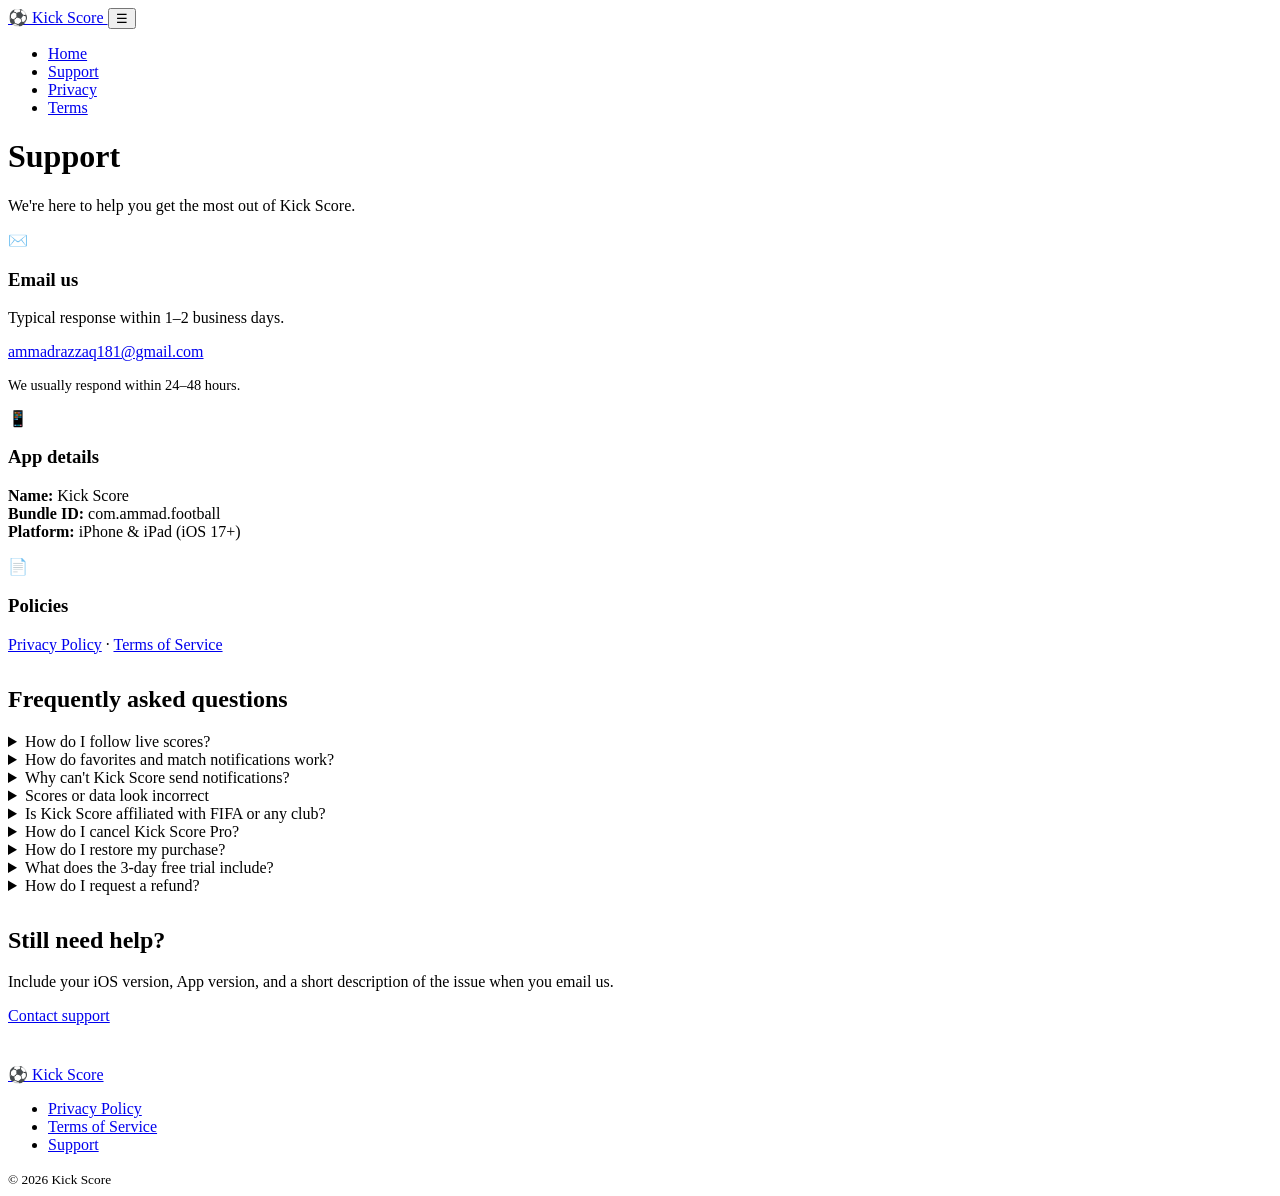
==== support.html @ 5bfb0de9 "Create support.html" ====
<!DOCTYPE html>
<html lang="en">
<head>
  <meta charset="UTF-8">
  <meta name="viewport" content="width=device-width, initial-scale=1">
  <meta name="description" content="Kick Score support — help with subscriptions, notifications, live scores, and app questions.">
  <meta name="theme-color" content="#1a9447">
  <title>Support — Kick Score</title>
  <link rel="preconnect" href="https://fonts.googleapis.com">
  <link rel="preconnect" href="https://fonts.gstatic.com" crossorigin>
  <link href="https://fonts.googleapis.com/css2?family=DM+Sans:ital,opsz,wght@0,9..40,400;0,9..40,500;0,9..40,600;0,9..40,700&family=Sora:wght@600;700&display=swap" rel="stylesheet">
  <link rel="stylesheet" href="css/site.css">
  <link rel="icon" href="data:image/svg+xml,%3Csvg xmlns='http://www.w3.org/2000/svg' viewBox='0 0 32 32'%3E%3Crect width='32' height='32' rx='8' fill='%231a9447'/%3E%3Ccircle cx='16' cy='16' r='8' fill='none' stroke='white' stroke-width='1.5'/%3E%3C/svg%3E">
</head>
<body>
  <header class="site-nav">
    <div class="wrap site-nav__inner">
      <a class="brand" href="index.html">
        <span class="brand__mark" aria-hidden="true">⚽</span>
        Kick Score
      </a>
      <button class="nav-toggle" type="button" aria-label="Open menu" aria-expanded="false" data-nav-toggle>☰</button>
      <ul class="nav-links" data-nav-menu>
        <li><a href="index.html">Home</a></li>
        <li><a href="support.html" aria-current="page">Support</a></li>
        <li><a href="privacy.html">Privacy</a></li>
        <li><a href="terms.html">Terms</a></li>
      </ul>
    </div>
  </header>

  <main>
    <header class="page-header wrap--legal">
      <h1>Support</h1>
      <p class="meta">We're here to help you get the most out of Kick Score.</p>
    </header>

    <div class="wrap--legal" style="margin-bottom: 2.5rem;">
      <div class="support-grid">
        <div class="card">
          <div class="card__icon" aria-hidden="true">✉️</div>
          <h3>Email us</h3>
          <p>Typical response within 1–2 business days.</p>
          <p style="margin-top: 1rem;"><a class="btn btn--primary" href="mailto:ammadrazzaq181@gmail.com?subject=Kick%20Score%20Support">ammadrazzaq181@gmail.com</a></p>
          <p style="margin-top: 0.5rem; font-size: 0.9rem; color: var(--text-muted);">We usually respond within 24–48 hours.</p>
        </div>
        <div class="card">
          <div class="card__icon" aria-hidden="true">📱</div>
          <h3>App details</h3>
          <p>
            <strong>Name:</strong> Kick Score<br>
            <strong>Bundle ID:</strong> com.ammad.football<br>
            <strong>Platform:</strong> iPhone &amp; iPad (iOS 17+)
          </p>
        </div>
        <div class="card">
          <div class="card__icon" aria-hidden="true">📄</div>
          <h3>Policies</h3>
          <p>
            <a href="privacy.html">Privacy Policy</a> ·
            <a href="terms.html">Terms of Service</a>
          </p>
        </div>
      </div>

      <h2 class="section__title" style="font-size: 1.5rem; margin-top: 2rem;">Frequently asked questions</h2>
      <div class="faq" style="margin-top: 1.25rem;">
        <details>
          <summary>How do I follow live scores?</summary>
          <p>Open Kick Score and browse today's fixtures from the home screen. Tap any match for lineups, stats, and events. Pull down to refresh for the latest scores.</p>
        </details>
        <details>
          <summary>How do favorites and match notifications work?</summary>
          <p>Star a match from the home screen to save it to Favorites. When prompted, allow notifications so Kick Score can alert you before kickoff. You can manage this anytime in Settings → Notifications → Kick Score.</p>
        </details>
        <details>
          <summary>Why can't Kick Score send notifications?</summary>
          <p>Go to Settings → Notifications → Kick Score and enable Allow Notifications. Also confirm you have starred at least one upcoming match inside the app.</p>
        </details>
        <details>
          <summary>Scores or data look incorrect</summary>
          <p>Match data is supplied by third-party sports data providers and may occasionally be delayed or corrected after official confirmation. Pull to refresh in the app to fetch the latest update.</p>
        </details>
        <details>
          <summary>Is Kick Score affiliated with FIFA or any club?</summary>
          <p>No. Kick Score is an independent fan app. We are not affiliated with FIFA, national federations, clubs, or leagues. Logos and names are used for identification purposes only.</p>
        </details>
        <details>
          <summary>How do I cancel Kick Score Pro?</summary>
          <p>Subscriptions are managed by Apple. On your iPhone: Settings → [your name] → Subscriptions → Kick Score → Cancel Subscription. Cancel at least 24 hours before renewal to avoid the next charge.</p>
        </details>
        <details>
          <summary>How do I restore my purchase?</summary>
          <p>On the subscription screen in the App or in Settings, tap Restore. Make sure you are signed in with the same Apple ID used for the original purchase.</p>
        </details>
        <details>
          <summary>What does the 3-day free trial include?</summary>
          <p>Eligible new subscribers receive Kick Score Pro access for three days. If you do not cancel before the trial ends, Apple automatically bills the weekly subscription shown on the paywall.</p>
        </details>
        <details>
          <summary>How do I request a refund?</summary>
          <p>Refunds are processed by Apple. Visit <a href="https://reportaproblem.apple.com" rel="noopener">reportaproblem.apple.com</a> and sign in with your Apple ID.</p>
        </details>
      </div>

      <div class="legal-card" style="margin-top: 2rem;">
        <h2 id="still-need-help">Still need help?</h2>
        <p>Include your iOS version, App version, and a short description of the issue when you email us.</p>
        <p><a class="btn btn--ghost" href="mailto:ammadrazzaq181@gmail.com?subject=Kick%20Score%20Support%20Request">Contact support</a></p>
      </div>
    </div>
  </main>

  <footer class="site-footer">
    <div class="wrap site-footer__inner">
      <a class="brand" href="index.html">
        <span class="brand__mark" aria-hidden="true">⚽</span>
        Kick Score
      </a>
      <ul class="footer-links">
        <li><a href="privacy.html">Privacy Policy</a></li>
        <li><a href="terms.html">Terms of Service</a></li>
        <li><a href="support.html">Support</a></li>
      </ul>
      <small>© <span id="year"></span> Kick Score</small>
    </div>
  </footer>

  <script>
    document.getElementById('year').textContent = new Date().getFullYear();
    const toggle = document.querySelector('[data-nav-toggle]');
    const menu = document.querySelector('[data-nav-menu]');
    toggle?.addEventListener('click', () => {
      const open = menu.classList.toggle('is-open');
      toggle.setAttribute('aria-expanded', open);
    });
  </script>
</body>
</html>
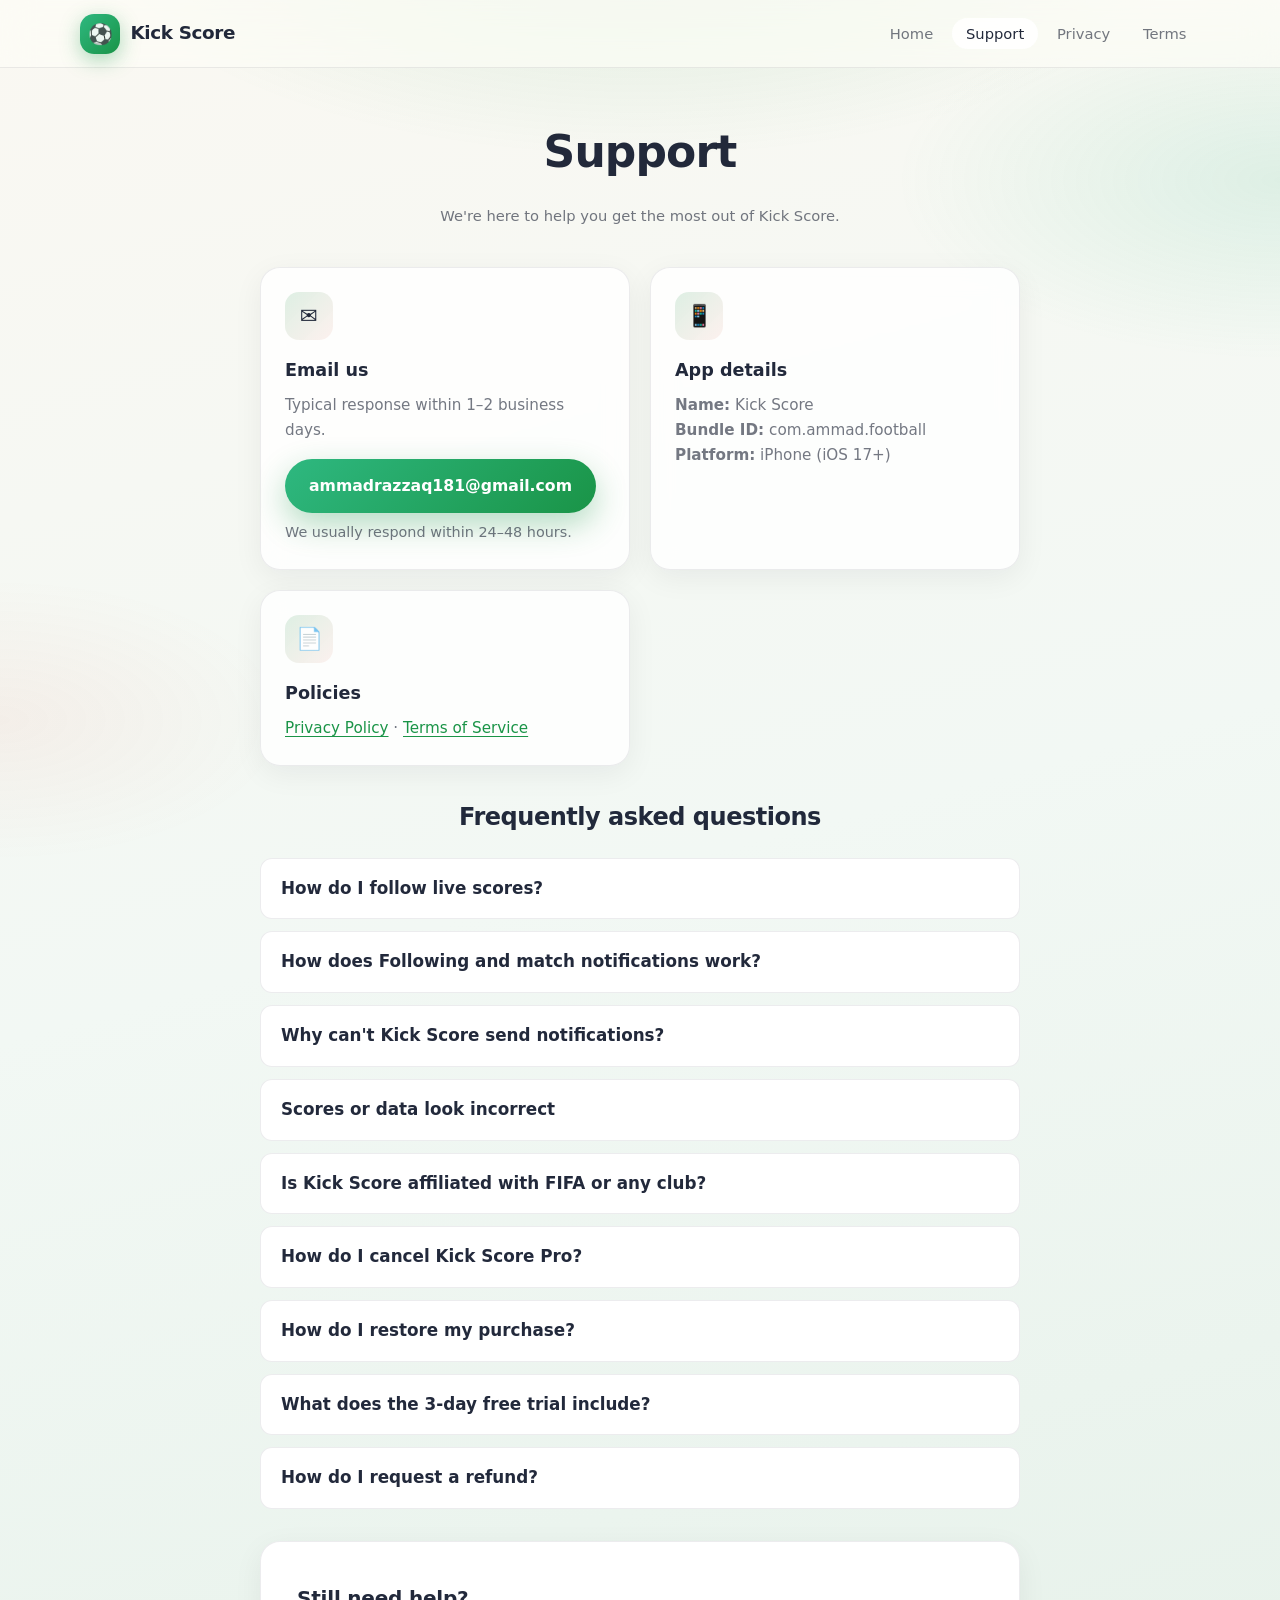
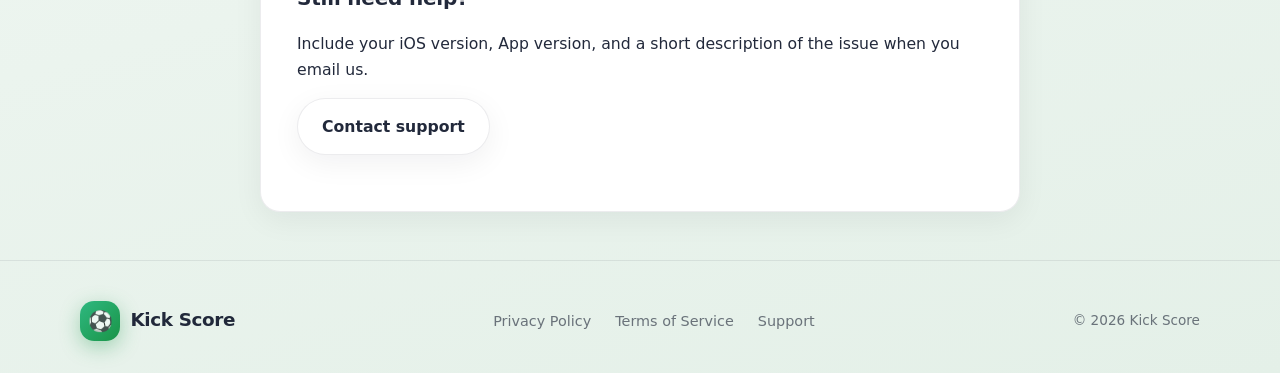
==== commit be3f7532: "Update support.html" ====
--- a/support.html
+++ b/support.html
@@ -50,7 +50,7 @@
           <p>
             <strong>Name:</strong> Kick Score<br>
             <strong>Bundle ID:</strong> com.ammad.football<br>
-            <strong>Platform:</strong> iPhone &amp; iPad (iOS 17+)
+            <strong>Platform:</strong> iPhone (iOS 17+)
           </p>
         </div>
         <div class="card">
@@ -70,8 +70,8 @@
           <p>Open Kick Score and browse today's fixtures from the home screen. Tap any match for lineups, stats, and events. Pull down to refresh for the latest scores.</p>
         </details>
         <details>
-          <summary>How do favorites and match notifications work?</summary>
-          <p>Star a match from the home screen to save it to Favorites. When prompted, allow notifications so Kick Score can alert you before kickoff. You can manage this anytime in Settings → Notifications → Kick Score.</p>
+          <summary>How does Following and match notifications work?</summary>
+          <p>Follow a match from the home screen to save it to Following. When prompted, allow notifications so Kick Score can alert you before kickoff. You can manage this anytime in Settings → Notifications → Kick Score.</p>
         </details>
         <details>
           <summary>Why can't Kick Score send notifications?</summary>
--- a/css/site.css
+++ b/css/site.css
@@ -0,0 +1,645 @@
+/* Kick Score — GitHub Pages shared styles */
+
+:root {
+  --accent: #f25947;
+  --accent-deep: #e04535;
+  --accent-glow: rgba(242, 89, 71, 0.28);
+  --bg-top: #faf8f2;
+  --bg-bottom: #f2f8f4;
+  --surface: rgba(255, 255, 255, 0.82);
+  --surface-solid: #ffffff;
+  --stroke: rgba(15, 23, 42, 0.08);
+  --text: rgba(15, 23, 42, 0.92);
+  --text-muted: rgba(15, 23, 42, 0.58);
+  --brand: #2eb880;
+  --brand-deep: #1a9447;
+  --live: #29c770;
+  --radius: 20px;
+  --radius-sm: 12px;
+  --shadow: 0 24px 60px rgba(15, 23, 42, 0.08);
+  --shadow-soft: 0 8px 30px rgba(15, 23, 42, 0.06);
+  --max: 1120px;
+  --legal-max: 760px;
+  --font-display: "Sora", system-ui, sans-serif;
+  --font-body: "DM Sans", system-ui, sans-serif;
+}
+
+*,
+*::before,
+*::after {
+  box-sizing: border-box;
+}
+
+html {
+  scroll-behavior: smooth;
+}
+
+body {
+  margin: 0;
+  min-height: 100vh;
+  font-family: var(--font-body);
+  font-size: 1.05rem;
+  line-height: 1.65;
+  color: var(--text);
+  background: linear-gradient(165deg, var(--bg-top) 0%, var(--bg-bottom) 45%, #e4f0e8 100%);
+  -webkit-font-smoothing: antialiased;
+}
+
+body::before {
+  content: "";
+  position: fixed;
+  inset: 0;
+  pointer-events: none;
+  background:
+    radial-gradient(ellipse 80% 50% at 50% -10%, rgba(26, 148, 71, 0.14), transparent 55%),
+    radial-gradient(ellipse 60% 40% at 100% 20%, rgba(46, 184, 128, 0.12), transparent 50%),
+    radial-gradient(ellipse 50% 35% at 0% 80%, rgba(242, 89, 71, 0.06), transparent 45%);
+  z-index: -1;
+}
+
+a {
+  color: var(--brand-deep);
+  text-decoration-thickness: 1px;
+  text-underline-offset: 3px;
+}
+
+a:hover {
+  color: var(--accent-deep);
+}
+
+img {
+  max-width: 100%;
+  height: auto;
+}
+
+.wrap {
+  width: min(var(--max), calc(100% - 2rem));
+  margin-inline: auto;
+}
+
+.wrap--legal {
+  width: min(var(--legal-max), calc(100% - 2rem));
+  margin-inline: auto;
+}
+
+.site-nav {
+  position: sticky;
+  top: 0;
+  z-index: 100;
+  padding: 0.85rem 0;
+  backdrop-filter: blur(18px) saturate(1.4);
+  -webkit-backdrop-filter: blur(18px) saturate(1.4);
+  background: rgba(252, 252, 247, 0.72);
+  border-bottom: 1px solid var(--stroke);
+}
+
+.site-nav__inner {
+  display: flex;
+  align-items: center;
+  justify-content: space-between;
+  gap: 1rem;
+}
+
+.brand {
+  display: inline-flex;
+  align-items: center;
+  gap: 0.65rem;
+  text-decoration: none;
+  color: var(--text);
+  font-family: var(--font-display);
+  font-weight: 700;
+  font-size: 1.15rem;
+  letter-spacing: -0.02em;
+}
+
+.brand:hover {
+  color: var(--text);
+}
+
+.brand__mark {
+  width: 40px;
+  height: 40px;
+  border-radius: 14px;
+  background: linear-gradient(135deg, var(--brand) 0%, var(--brand-deep) 100%);
+  display: grid;
+  place-items: center;
+  box-shadow: 0 6px 20px rgba(26, 148, 71, 0.35);
+  flex-shrink: 0;
+  font-size: 1.25rem;
+  line-height: 1;
+}
+
+.nav-links {
+  display: flex;
+  align-items: center;
+  gap: 0.35rem;
+  list-style: none;
+  margin: 0;
+  padding: 0;
+}
+
+.nav-links a {
+  text-decoration: none;
+  color: var(--text-muted);
+  font-size: 0.92rem;
+  font-weight: 500;
+  padding: 0.45rem 0.85rem;
+  border-radius: 999px;
+  transition: background 0.2s, color 0.2s;
+}
+
+.nav-links a:hover,
+.nav-links a[aria-current="page"] {
+  color: var(--text);
+  background: rgba(255, 255, 255, 0.85);
+}
+
+.nav-toggle {
+  display: none;
+  background: var(--surface-solid);
+  border: 1px solid var(--stroke);
+  border-radius: 10px;
+  padding: 0.5rem 0.65rem;
+  cursor: pointer;
+}
+
+.hero {
+  padding: 4.5rem 0 3rem;
+}
+
+.hero__grid {
+  display: grid;
+  grid-template-columns: 1.05fr 0.95fr;
+  gap: 3rem;
+  align-items: center;
+}
+
+.hero__eyebrow {
+  display: inline-flex;
+  align-items: center;
+  gap: 0.5rem;
+  font-size: 0.8rem;
+  font-weight: 600;
+  letter-spacing: 0.12em;
+  text-transform: uppercase;
+  color: var(--brand-deep);
+  background: rgba(26, 148, 71, 0.1);
+  border: 1px solid rgba(26, 148, 71, 0.22);
+  padding: 0.35rem 0.85rem;
+  border-radius: 999px;
+  margin-bottom: 1.25rem;
+}
+
+.hero__eyebrow .dot {
+  width: 8px;
+  height: 8px;
+  border-radius: 50%;
+  background: var(--live);
+  box-shadow: 0 0 0 4px rgba(41, 199, 112, 0.25);
+}
+
+.hero h1 {
+  font-family: var(--font-display);
+  font-size: clamp(2.4rem, 5vw, 3.5rem);
+  line-height: 1.08;
+  letter-spacing: -0.03em;
+  margin: 0 0 1.25rem;
+}
+
+.hero h1 span {
+  background: linear-gradient(120deg, var(--brand-deep), var(--brand));
+  -webkit-background-clip: text;
+  background-clip: text;
+  color: transparent;
+}
+
+.hero__lead {
+  font-size: 1.15rem;
+  color: var(--text-muted);
+  max-width: 38ch;
+  margin: 0 0 2rem;
+}
+
+.hero__cta {
+  display: flex;
+  flex-wrap: wrap;
+  gap: 0.85rem;
+  align-items: center;
+}
+
+.btn {
+  display: inline-flex;
+  align-items: center;
+  justify-content: center;
+  gap: 0.5rem;
+  padding: 0.9rem 1.5rem;
+  border-radius: 999px;
+  font-weight: 600;
+  font-size: 0.98rem;
+  text-decoration: none;
+  border: none;
+  cursor: pointer;
+  transition: transform 0.2s, box-shadow 0.2s;
+}
+
+.btn--primary {
+  background: linear-gradient(135deg, var(--brand), var(--brand-deep));
+  color: white;
+  box-shadow: 0 12px 32px rgba(26, 148, 71, 0.32);
+}
+
+.btn--primary:hover {
+  color: white;
+  transform: translateY(-2px);
+  box-shadow: 0 16px 40px rgba(26, 148, 71, 0.38);
+}
+
+.btn--ghost {
+  background: var(--surface-solid);
+  color: var(--text);
+  border: 1px solid var(--stroke);
+  box-shadow: var(--shadow-soft);
+}
+
+.btn--ghost:hover {
+  color: var(--text);
+  transform: translateY(-1px);
+}
+
+.phone-mock {
+  position: relative;
+  justify-self: center;
+  width: min(320px, 100%);
+}
+
+.phone-mock__frame {
+  border-radius: 36px;
+  padding: 12px;
+  background: linear-gradient(160deg, #0d0f17 0%, #171820 100%);
+  box-shadow: var(--shadow), 0 0 0 1px rgba(255, 255, 255, 0.08) inset;
+}
+
+.phone-mock__screen {
+  border-radius: 28px;
+  overflow: hidden;
+  aspect-ratio: 9 / 19.5;
+  background: linear-gradient(180deg, #faf8f2 0%, #eef5f0 100%);
+  display: flex;
+  flex-direction: column;
+}
+
+.phone-mock__header {
+  background: #0d0f17;
+  color: #fff;
+  padding: 1rem 1.25rem;
+  font-family: var(--font-display);
+  font-weight: 700;
+  font-size: 0.95rem;
+}
+
+.phone-mock__body {
+  padding: 1rem;
+  display: flex;
+  flex-direction: column;
+  gap: 0.65rem;
+  flex: 1;
+}
+
+.mock-match {
+  background: var(--surface-solid);
+  border: 1px solid var(--stroke);
+  border-radius: var(--radius-sm);
+  padding: 0.75rem 0.85rem;
+}
+
+.mock-match--live {
+  border-color: rgba(41, 199, 112, 0.35);
+}
+
+.mock-match__meta {
+  display: flex;
+  justify-content: space-between;
+  font-size: 0.68rem;
+  color: var(--text-muted);
+  margin-bottom: 0.45rem;
+}
+
+.mock-match__live {
+  color: var(--live);
+  font-weight: 700;
+}
+
+.mock-match__teams {
+  display: flex;
+  justify-content: space-between;
+  align-items: center;
+  font-size: 0.78rem;
+  font-weight: 600;
+}
+
+.mock-match__score {
+  font-family: var(--font-display);
+  font-size: 1rem;
+  color: var(--brand-deep);
+}
+
+.section {
+  padding: 4rem 0;
+}
+
+.section__title {
+  font-family: var(--font-display);
+  font-size: clamp(1.75rem, 3vw, 2.25rem);
+  letter-spacing: -0.02em;
+  text-align: center;
+  margin: 0 0 0.5rem;
+}
+
+.section__subtitle {
+  text-align: center;
+  color: var(--text-muted);
+  max-width: 48ch;
+  margin: 0 auto 2.5rem;
+}
+
+.features {
+  display: grid;
+  grid-template-columns: repeat(auto-fit, minmax(240px, 1fr));
+  gap: 1.25rem;
+}
+
+.card {
+  background: var(--surface);
+  border: 1px solid var(--stroke);
+  border-radius: var(--radius);
+  padding: 1.5rem;
+  backdrop-filter: blur(12px);
+  box-shadow: var(--shadow-soft);
+  transition: transform 0.25s, box-shadow 0.25s;
+}
+
+.card:hover {
+  transform: translateY(-4px);
+  box-shadow: var(--shadow);
+}
+
+.card__icon {
+  width: 48px;
+  height: 48px;
+  border-radius: 14px;
+  display: grid;
+  place-items: center;
+  font-size: 1.35rem;
+  margin-bottom: 1rem;
+  background: linear-gradient(135deg, rgba(26, 148, 71, 0.14), rgba(242, 89, 71, 0.08));
+}
+
+.card h3 {
+  font-family: var(--font-display);
+  font-size: 1.1rem;
+  margin: 0 0 0.5rem;
+}
+
+.card p {
+  margin: 0;
+  font-size: 0.95rem;
+  color: var(--text-muted);
+}
+
+.pricing-banner {
+  text-align: center;
+  padding: 2.5rem 2rem;
+  border-radius: var(--radius);
+  background: linear-gradient(135deg, rgba(26, 148, 71, 0.08), rgba(242, 89, 71, 0.06));
+  border: 1px solid var(--stroke);
+}
+
+.pricing-banner h2 {
+  font-family: var(--font-display);
+  margin: 0 0 0.75rem;
+}
+
+.pricing-banner p {
+  color: var(--text-muted);
+  margin: 0 0 1.5rem;
+}
+
+.disclaimer-banner {
+  text-align: center;
+  padding: 1.5rem 2rem;
+  border-radius: var(--radius-sm);
+  background: rgba(15, 23, 42, 0.04);
+  border: 1px solid var(--stroke);
+  font-size: 0.9rem;
+  color: var(--text-muted);
+  max-width: 68ch;
+  margin: 0 auto;
+}
+
+.page-header {
+  padding: 3rem 0 1.5rem;
+  text-align: center;
+}
+
+.page-header h1 {
+  font-family: var(--font-display);
+  font-size: clamp(2rem, 4vw, 2.75rem);
+  letter-spacing: -0.02em;
+  margin: 0 0 0.5rem;
+}
+
+.page-header .meta {
+  color: var(--text-muted);
+  font-size: 0.92rem;
+}
+
+.legal-card {
+  background: var(--surface-solid);
+  border: 1px solid var(--stroke);
+  border-radius: var(--radius);
+  padding: 2.5rem 2.25rem;
+  box-shadow: var(--shadow-soft);
+  margin-bottom: 3rem;
+}
+
+.legal-card h2 {
+  font-family: var(--font-display);
+  font-size: 1.25rem;
+  margin: 2rem 0 0.75rem;
+  letter-spacing: -0.01em;
+}
+
+.legal-card h2:first-child {
+  margin-top: 0;
+}
+
+.legal-card h3 {
+  font-size: 1.05rem;
+  margin: 1.5rem 0 0.5rem;
+}
+
+.legal-card p,
+.legal-card li {
+  color: var(--text);
+  font-size: 0.98rem;
+}
+
+.legal-card ul,
+.legal-card ol {
+  padding-left: 1.35rem;
+}
+
+.legal-card li {
+  margin-bottom: 0.4rem;
+}
+
+.toc {
+  background: rgba(26, 148, 71, 0.06);
+  border: 1px solid rgba(26, 148, 71, 0.15);
+  border-radius: var(--radius-sm);
+  padding: 1.25rem 1.5rem;
+  margin-bottom: 2rem;
+}
+
+.toc strong {
+  display: block;
+  font-family: var(--font-display);
+  margin-bottom: 0.65rem;
+}
+
+.toc ol {
+  margin: 0;
+  padding-left: 1.25rem;
+}
+
+.toc a {
+  text-decoration: none;
+  font-size: 0.92rem;
+}
+
+.toc a:hover {
+  text-decoration: underline;
+}
+
+.support-grid {
+  display: grid;
+  grid-template-columns: repeat(auto-fit, minmax(280px, 1fr));
+  gap: 1.25rem;
+  margin-bottom: 2rem;
+}
+
+.faq details {
+  background: var(--surface-solid);
+  border: 1px solid var(--stroke);
+  border-radius: var(--radius-sm);
+  padding: 1rem 1.25rem;
+  margin-bottom: 0.75rem;
+}
+
+.faq summary {
+  font-weight: 600;
+  cursor: pointer;
+  list-style: none;
+}
+
+.faq summary::-webkit-details-marker {
+  display: none;
+}
+
+.faq details[open] summary {
+  margin-bottom: 0.75rem;
+  color: var(--brand-deep);
+}
+
+.faq p {
+  margin: 0;
+  color: var(--text-muted);
+  font-size: 0.95rem;
+}
+
+.site-footer {
+  padding: 2.5rem 0 2rem;
+  border-top: 1px solid var(--stroke);
+  margin-top: 2rem;
+}
+
+.site-footer__inner {
+  display: flex;
+  flex-wrap: wrap;
+  justify-content: space-between;
+  align-items: center;
+  gap: 1.5rem;
+}
+
+.footer-links {
+  display: flex;
+  flex-wrap: wrap;
+  gap: 1rem 1.5rem;
+  list-style: none;
+  margin: 0;
+  padding: 0;
+}
+
+.footer-links a {
+  text-decoration: none;
+  font-size: 0.9rem;
+  color: var(--text-muted);
+}
+
+.footer-links a:hover {
+  color: var(--text);
+}
+
+.site-footer small {
+  color: var(--text-muted);
+  font-size: 0.85rem;
+}
+
+@media (max-width: 900px) {
+  .hero__grid {
+    grid-template-columns: 1fr;
+    text-align: center;
+  }
+
+  .hero__lead {
+    margin-inline: auto;
+  }
+
+  .hero__cta {
+    justify-content: center;
+  }
+
+  .phone-mock {
+    order: -1;
+  }
+}
+
+@media (max-width: 720px) {
+  .nav-toggle {
+    display: block;
+  }
+
+  .nav-links {
+    display: none;
+    position: absolute;
+    top: 100%;
+    left: 0;
+    right: 0;
+    flex-direction: column;
+    padding: 1rem;
+    background: rgba(252, 252, 247, 0.96);
+    border-bottom: 1px solid var(--stroke);
+  }
+
+  .nav-links.is-open {
+    display: flex;
+  }
+
+  .site-nav__inner {
+    position: relative;
+  }
+
+  .legal-card {
+    padding: 1.75rem 1.25rem;
+  }
+}
